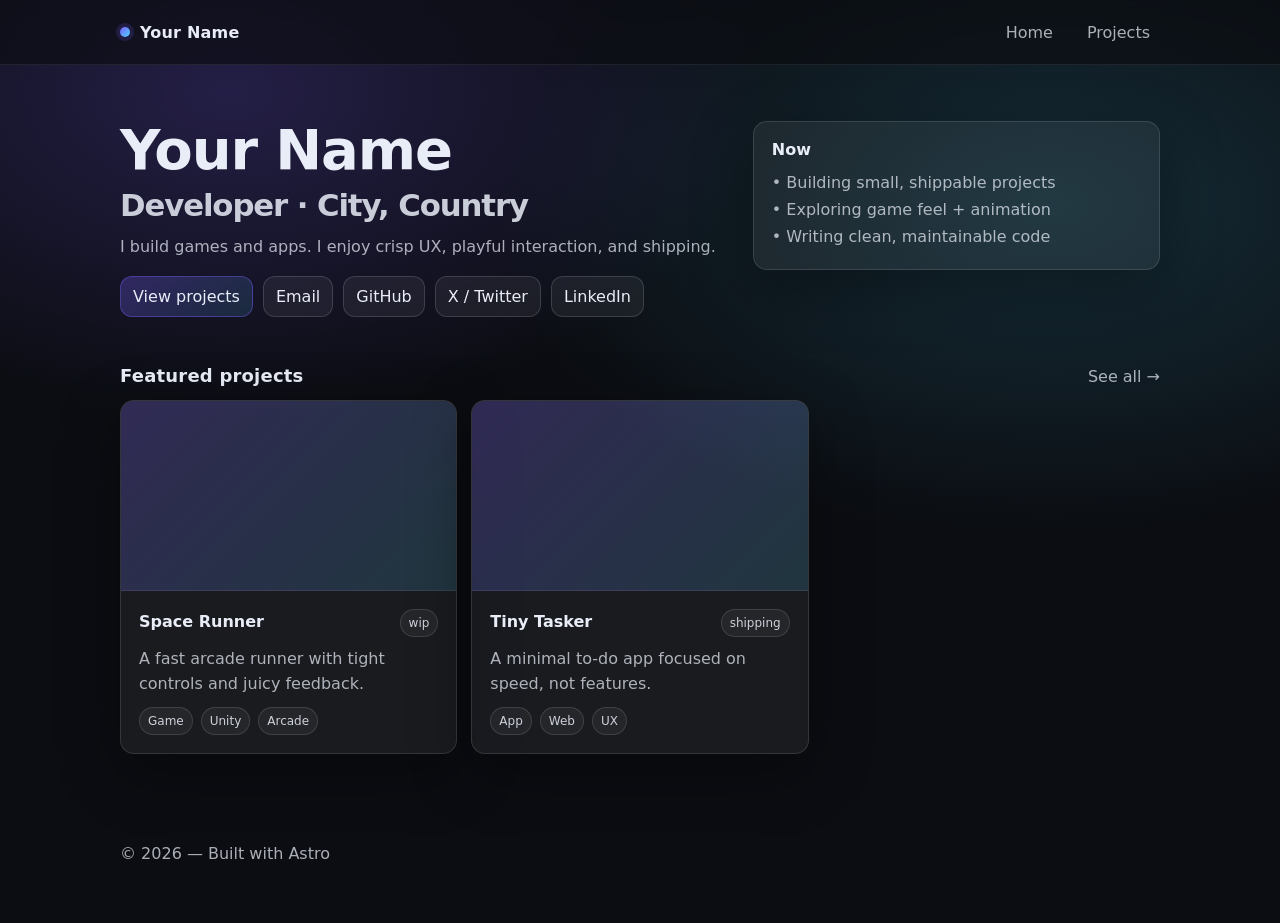
==== index.html @ f369a6c0 "Publish site: 09851ef7204cbeab0baedbc65507f8d21af2c599 oyvind-stromsvik/oyvind-stromsvik.github.io-s" ====
<!DOCTYPE html><html lang="en" data-theme="default"> <head><meta charset="utf-8"><meta name="viewport" content="width=device-width, initial-scale=1"><title>Your Name — Developer</title><meta name="description" content="I build games and apps. I enjoy crisp UX, playful interaction, and shipping."><style>:root{color-scheme:light;--bg: #0b0d12;--fg: #e9edf7;--muted: rgba(233, 237, 247, .72);--card: rgba(255, 255, 255, .06);--card-border: rgba(255, 255, 255, .12);--shadow: 0 18px 60px rgba(0, 0, 0, .35);--accent: #7c5cff;--accent-2: #4cd7ff;--radius: 14px;--maxw: 1040px;--pad: 24px;--font: ui-sans-serif, system-ui, -apple-system, Segoe UI, Roboto, Helvetica, Arial, "Apple Color Emoji", "Segoe UI Emoji";--mono: ui-monospace, SFMono-Regular, Menlo, Monaco, Consolas, "Liberation Mono", "Courier New", monospace}html{background:radial-gradient(900px 540px at 18% 10%,rgba(124,92,255,.22),transparent 60%),radial-gradient(900px 540px at 82% 22%,rgba(76,215,255,.16),transparent 62%),var(--bg);color:var(--fg);font-family:var(--font)}body{margin:0;min-height:100vh}[data-theme=neon]{--accent: #35ffa8;--accent-2: #7c5cff}[data-theme=retro]{--accent: #ffb020;--accent-2: #ff4d6d}.container{max-width:var(--maxw);margin:0 auto;padding:0 var(--pad)}.topbar{position:sticky;top:0;z-index:20;backdrop-filter:blur(10px);background:#0b0d12a6;border-bottom:1px solid rgba(255,255,255,.08)}.topbar-inner{display:flex;align-items:center;justify-content:space-between;height:64px}.brand{display:flex;align-items:center;gap:10px;font-weight:700;letter-spacing:.2px}.dot{width:10px;height:10px;border-radius:999px;background:linear-gradient(135deg,var(--accent),var(--accent-2));box-shadow:0 0 0 4px #7c5cff29}.nav{display:flex;gap:14px}.nav a{text-decoration:none;color:var(--muted);padding:8px 10px;border-radius:10px}.nav a:hover{color:var(--fg);background:#ffffff0f}.hero{padding:56px 0 26px}.hero-grid{display:grid;grid-template-columns:1.2fr .8fr;gap:22px;align-items:start}@media(max-width:900px){.hero-grid{grid-template-columns:1fr}}.h1{font-size:clamp(34px,4.4vw,56px);line-height:1.04;margin:0 0 12px;letter-spacing:-.02em}.lead{margin:0;font-size:16px;line-height:1.7;color:var(--muted)}.card{background:var(--card);border:1px solid var(--card-border);border-radius:var(--radius);box-shadow:var(--shadow)}.card-inner{padding:18px}.btn-row{display:flex;flex-wrap:wrap;gap:10px;margin-top:16px}.btn{display:inline-flex;align-items:center;gap:10px;padding:10px 12px;border-radius:12px;text-decoration:none;color:var(--fg);border:1px solid rgba(255,255,255,.14);background:#ffffff0f}.btn.primary{border-color:#7c5cff66;background:linear-gradient(135deg,#7c5cff47,#4cd7ff1f)}.btn:hover{transform:translateY(-1px)}.section{padding:22px 0 56px}.section-title{display:flex;align-items:baseline;justify-content:space-between;gap:12px;margin:0 0 14px}.section-title h2{margin:0;font-size:18px;letter-spacing:.2px}.section-title a{color:var(--muted);text-decoration:none}.section-title a:hover{color:var(--fg)}.grid{display:grid;grid-template-columns:repeat(3,minmax(0,1fr));gap:14px}@media(max-width:980px){.grid{grid-template-columns:repeat(2,minmax(0,1fr))}}@media(max-width:640px){.grid{grid-template-columns:1fr}}.project-card{display:grid;grid-template-rows:auto 1fr;overflow:hidden}.project-cover{aspect-ratio:16 / 9;background:linear-gradient(135deg,#7c5cff3d,#4cd7ff24);border-bottom:1px solid rgba(255,255,255,.08)}.project-meta{display:flex;flex-direction:column;gap:10px}.project-meta h3{margin:0;font-size:16px}.project-meta p{margin:0;color:var(--muted);line-height:1.55}.chips{display:flex;flex-wrap:wrap;gap:8px}.chip{font-size:12px;padding:6px 8px;border-radius:999px;border:1px solid rgba(255,255,255,.12);color:#e9edf7db;background:#ffffff0d}.footer{padding:34px 0 60px;color:var(--muted)}.prose{line-height:1.8;color:#e9edf7e6}.prose h1,.prose h2,.prose h3{line-height:1.2}.prose a{color:var(--fg);text-decoration-color:#7c5cff99}.prose code{font-family:var(--mono);font-size:.95em;background:#ffffff14;padding:.16em .34em;border-radius:8px}
</style></head> <body> <div class="topbar"> <div class="container topbar-inner"> <div class="brand"> <span class="dot" aria-hidden="true"></span> <a href="/" style="color:inherit;text-decoration:none">Your Name</a> </div> <nav class="nav" aria-label="Primary"> <a href="/">Home</a> <a href="/projects/">Projects</a> </nav> </div> </div> <main>  <section class="hero"> <div class="container"> <div class="hero-grid"> <div> <h1 class="h1"> Your Name <span style="display:block;color:rgba(233,237,247,0.85);font-weight:600;font-size:0.55em;margin-top:10px"> Developer · City, Country </span> </h1> <p class="lead">I build games and apps. I enjoy crisp UX, playful interaction, and shipping.</p> <div class="btn-row"> <a class="btn primary" href="/projects/">View projects</a> <a class="btn" href="mailto:you@example.com">Email</a> <a class="btn" href="https://github.com/oyvind-stromsvik" rel="me noopener" target="_blank"> GitHub </a><a class="btn" href="https://x.com/your-handle" rel="me noopener" target="_blank"> X / Twitter </a><a class="btn" href="https://www.linkedin.com/in/your-handle/" rel="me noopener" target="_blank"> LinkedIn </a> </div> </div> <div class="card"> <div class="card-inner"> <div style="font-weight:700;margin-bottom:10px">Now</div> <div style="color:var(--muted);line-height:1.7"> <div>• Building small, shippable projects</div> <div>• Exploring game feel + animation</div> <div>• Writing clean, maintainable code</div> </div> </div> </div> </div> </div> </section> <section class="section"> <div class="container"> <div class="section-title"> <h2>Featured projects</h2> <a href="/projects/">See all →</a> </div> <div class="grid"> <a class="card project-card" href="/projects/space-runner/" style="text-decoration:none;color:inherit"> <div class="project-cover" aria-hidden="true"></div> <div class="card-inner project-meta"> <div style="display:flex;gap:10px;align-items:baseline;justify-content:space-between"> <h3>Space Runner</h3> <span class="chip">wip</span> </div> <p>A fast arcade runner with tight controls and juicy feedback.</p> <div class="chips" aria-label="Tags"> <span class="chip">Game</span><span class="chip">Unity</span><span class="chip">Arcade</span> </div> </div> </a><a class="card project-card" href="/projects/tiny-tasker/" style="text-decoration:none;color:inherit"> <div class="project-cover" aria-hidden="true"></div> <div class="card-inner project-meta"> <div style="display:flex;gap:10px;align-items:baseline;justify-content:space-between"> <h3>Tiny Tasker</h3> <span class="chip">shipping</span> </div> <p>A minimal to-do app focused on speed, not features.</p> <div class="chips" aria-label="Tags"> <span class="chip">App</span><span class="chip">Web</span><span class="chip">UX</span> </div> </div> </a> </div> </div> </section>  </main> <footer class="footer"> <div class="container">© 2026 — Built with Astro</div> </footer> </body></html>
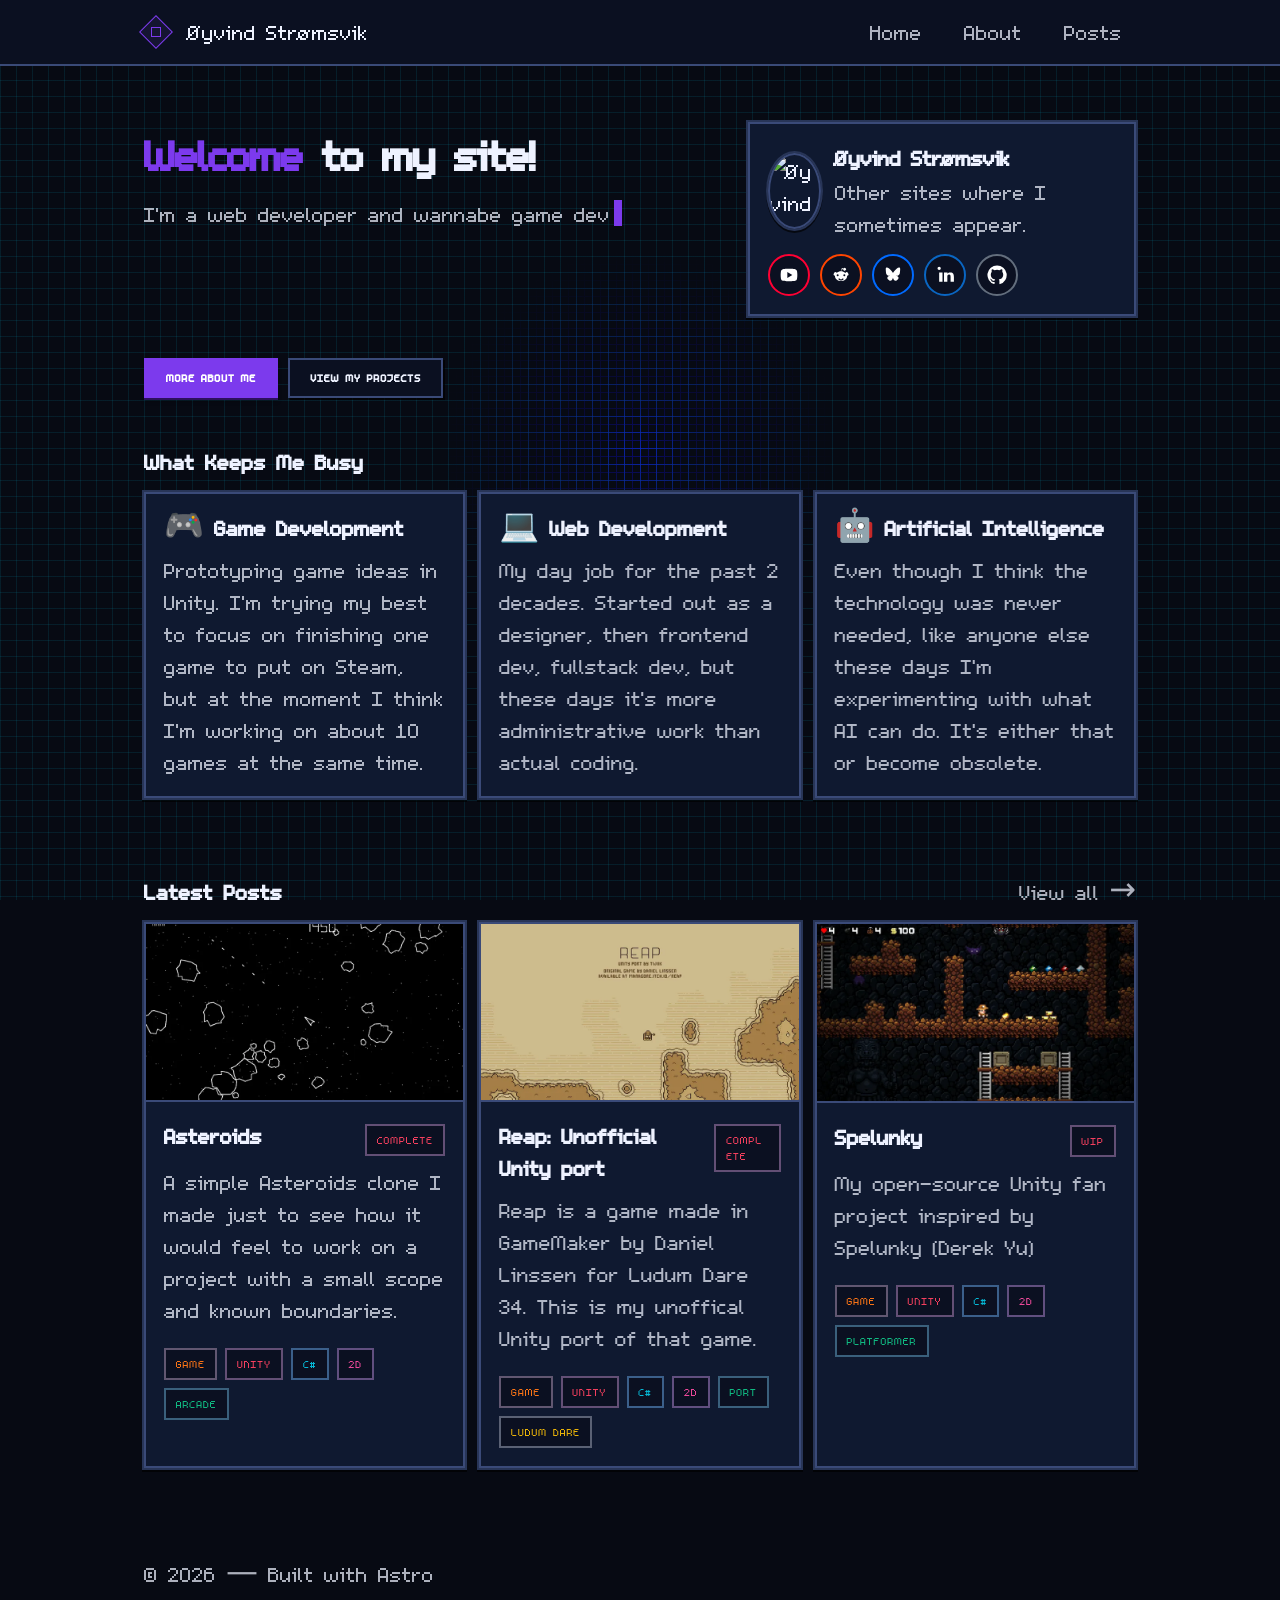
==== commit 581dc23f: "Deploy update to GitHub Pages oyvind-stromsvik/oyvind-stromsvik.github.io-src@32c85bc849ee88c0069852" ====
--- a/index.html
+++ b/index.html
@@ -1,2 +1,10 @@
-<!DOCTYPE html><html lang="en" data-theme="default"> <head><meta charset="utf-8"><meta name="viewport" content="width=device-width, initial-scale=1"><title>Your Name — Developer</title><meta name="description" content="I build games and apps. I enjoy crisp UX, playful interaction, and shipping."><style>:root{color-scheme:light;--bg: #0b0d12;--fg: #e9edf7;--muted: rgba(233, 237, 247, .72);--card: rgba(255, 255, 255, .06);--card-border: rgba(255, 255, 255, .12);--shadow: 0 18px 60px rgba(0, 0, 0, .35);--accent: #7c5cff;--accent-2: #4cd7ff;--radius: 14px;--maxw: 1040px;--pad: 24px;--font: ui-sans-serif, system-ui, -apple-system, Segoe UI, Roboto, Helvetica, Arial, "Apple Color Emoji", "Segoe UI Emoji";--mono: ui-monospace, SFMono-Regular, Menlo, Monaco, Consolas, "Liberation Mono", "Courier New", monospace}html{background:radial-gradient(900px 540px at 18% 10%,rgba(124,92,255,.22),transparent 60%),radial-gradient(900px 540px at 82% 22%,rgba(76,215,255,.16),transparent 62%),var(--bg);color:var(--fg);font-family:var(--font)}body{margin:0;min-height:100vh}[data-theme=neon]{--accent: #35ffa8;--accent-2: #7c5cff}[data-theme=retro]{--accent: #ffb020;--accent-2: #ff4d6d}.container{max-width:var(--maxw);margin:0 auto;padding:0 var(--pad)}.topbar{position:sticky;top:0;z-index:20;backdrop-filter:blur(10px);background:#0b0d12a6;border-bottom:1px solid rgba(255,255,255,.08)}.topbar-inner{display:flex;align-items:center;justify-content:space-between;height:64px}.brand{display:flex;align-items:center;gap:10px;font-weight:700;letter-spacing:.2px}.dot{width:10px;height:10px;border-radius:999px;background:linear-gradient(135deg,var(--accent),var(--accent-2));box-shadow:0 0 0 4px #7c5cff29}.nav{display:flex;gap:14px}.nav a{text-decoration:none;color:var(--muted);padding:8px 10px;border-radius:10px}.nav a:hover{color:var(--fg);background:#ffffff0f}.hero{padding:56px 0 26px}.hero-grid{display:grid;grid-template-columns:1.2fr .8fr;gap:22px;align-items:start}@media(max-width:900px){.hero-grid{grid-template-columns:1fr}}.h1{font-size:clamp(34px,4.4vw,56px);line-height:1.04;margin:0 0 12px;letter-spacing:-.02em}.lead{margin:0;font-size:16px;line-height:1.7;color:var(--muted)}.card{background:var(--card);border:1px solid var(--card-border);border-radius:var(--radius);box-shadow:var(--shadow)}.card-inner{padding:18px}.btn-row{display:flex;flex-wrap:wrap;gap:10px;margin-top:16px}.btn{display:inline-flex;align-items:center;gap:10px;padding:10px 12px;border-radius:12px;text-decoration:none;color:var(--fg);border:1px solid rgba(255,255,255,.14);background:#ffffff0f}.btn.primary{border-color:#7c5cff66;background:linear-gradient(135deg,#7c5cff47,#4cd7ff1f)}.btn:hover{transform:translateY(-1px)}.section{padding:22px 0 56px}.section-title{display:flex;align-items:baseline;justify-content:space-between;gap:12px;margin:0 0 14px}.section-title h2{margin:0;font-size:18px;letter-spacing:.2px}.section-title a{color:var(--muted);text-decoration:none}.section-title a:hover{color:var(--fg)}.grid{display:grid;grid-template-columns:repeat(3,minmax(0,1fr));gap:14px}@media(max-width:980px){.grid{grid-template-columns:repeat(2,minmax(0,1fr))}}@media(max-width:640px){.grid{grid-template-columns:1fr}}.project-card{display:grid;grid-template-rows:auto 1fr;overflow:hidden}.project-cover{aspect-ratio:16 / 9;background:linear-gradient(135deg,#7c5cff3d,#4cd7ff24);border-bottom:1px solid rgba(255,255,255,.08)}.project-meta{display:flex;flex-direction:column;gap:10px}.project-meta h3{margin:0;font-size:16px}.project-meta p{margin:0;color:var(--muted);line-height:1.55}.chips{display:flex;flex-wrap:wrap;gap:8px}.chip{font-size:12px;padding:6px 8px;border-radius:999px;border:1px solid rgba(255,255,255,.12);color:#e9edf7db;background:#ffffff0d}.footer{padding:34px 0 60px;color:var(--muted)}.prose{line-height:1.8;color:#e9edf7e6}.prose h1,.prose h2,.prose h3{line-height:1.2}.prose a{color:var(--fg);text-decoration-color:#7c5cff99}.prose code{font-family:var(--mono);font-size:.95em;background:#ffffff14;padding:.16em .34em;border-radius:8px}
-</style></head> <body> <div class="topbar"> <div class="container topbar-inner"> <div class="brand"> <span class="dot" aria-hidden="true"></span> <a href="/" style="color:inherit;text-decoration:none">Your Name</a> </div> <nav class="nav" aria-label="Primary"> <a href="/">Home</a> <a href="/projects/">Projects</a> </nav> </div> </div> <main>  <section class="hero"> <div class="container"> <div class="hero-grid"> <div> <h1 class="h1"> Your Name <span style="display:block;color:rgba(233,237,247,0.85);font-weight:600;font-size:0.55em;margin-top:10px"> Developer · City, Country </span> </h1> <p class="lead">I build games and apps. I enjoy crisp UX, playful interaction, and shipping.</p> <div class="btn-row"> <a class="btn primary" href="/projects/">View projects</a> <a class="btn" href="mailto:you@example.com">Email</a> <a class="btn" href="https://github.com/oyvind-stromsvik" rel="me noopener" target="_blank"> GitHub </a><a class="btn" href="https://x.com/your-handle" rel="me noopener" target="_blank"> X / Twitter </a><a class="btn" href="https://www.linkedin.com/in/your-handle/" rel="me noopener" target="_blank"> LinkedIn </a> </div> </div> <div class="card"> <div class="card-inner"> <div style="font-weight:700;margin-bottom:10px">Now</div> <div style="color:var(--muted);line-height:1.7"> <div>• Building small, shippable projects</div> <div>• Exploring game feel + animation</div> <div>• Writing clean, maintainable code</div> </div> </div> </div> </div> </div> </section> <section class="section"> <div class="container"> <div class="section-title"> <h2>Featured projects</h2> <a href="/projects/">See all →</a> </div> <div class="grid"> <a class="card project-card" href="/projects/space-runner/" style="text-decoration:none;color:inherit"> <div class="project-cover" aria-hidden="true"></div> <div class="card-inner project-meta"> <div style="display:flex;gap:10px;align-items:baseline;justify-content:space-between"> <h3>Space Runner</h3> <span class="chip">wip</span> </div> <p>A fast arcade runner with tight controls and juicy feedback.</p> <div class="chips" aria-label="Tags"> <span class="chip">Game</span><span class="chip">Unity</span><span class="chip">Arcade</span> </div> </div> </a><a class="card project-card" href="/projects/tiny-tasker/" style="text-decoration:none;color:inherit"> <div class="project-cover" aria-hidden="true"></div> <div class="card-inner project-meta"> <div style="display:flex;gap:10px;align-items:baseline;justify-content:space-between"> <h3>Tiny Tasker</h3> <span class="chip">shipping</span> </div> <p>A minimal to-do app focused on speed, not features.</p> <div class="chips" aria-label="Tags"> <span class="chip">App</span><span class="chip">Web</span><span class="chip">UX</span> </div> </div> </a> </div> </div> </section>  </main> <footer class="footer"> <div class="container">© 2026 — Built with Astro</div> </footer> </body></html>+<!DOCTYPE html><html lang="en"> <head><meta charset="utf-8"><meta name="viewport" content="width=device-width, initial-scale=1"><title>Øyvind Strømsvik — Game developer</title><meta name="description" content="Something something important."><link rel="stylesheet" href="/_astro/Z_G2QBiD.css">
+<style>body.hide-content-for-game{overflow:hidden}body.hide-content-for-game>*:not(#easter-egg-container):not(#grid-bg):not(#grid-warp){opacity:0!important;pointer-events:none!important;transition:opacity .5s ease}.typewriter-text.no-caret:after{display:none!important}.caret{position:absolute;width:8px;height:26px;background-color:var(--accent);z-index:9999;pointer-events:auto;display:none;cursor:pointer}.caret.blinking{animation:blink 1s step-end infinite}#snake-canvas{position:fixed;top:0;left:0;z-index:10000;display:none}.highlight[data-astro-cid-j7pv25f6]{color:var(--accent)}.typewriter-container[data-astro-cid-j7pv25f6]{min-height:4em;margin-bottom:32px}.typewriter-text[data-astro-cid-j7pv25f6]{font-size:32px;color:var(--muted);margin:0;display:inline;white-space:pre-wrap}.typewriter-text[data-astro-cid-j7pv25f6].no-caret:after{display:none}.typewriter-text[data-astro-cid-j7pv25f6]:after{content:"";display:inline-block;width:8px;height:26px;background-color:var(--accent);margin-left:4px;vertical-align:text-bottom;animation:blink 1s step-end infinite}@keyframes blink{0%,to{opacity:1}50%{opacity:0}}.interest-card[data-astro-cid-j7pv25f6] h3[data-astro-cid-j7pv25f6]{font-size:32px;margin:0 0 10px}.interest-card[data-astro-cid-j7pv25f6] p[data-astro-cid-j7pv25f6]{color:var(--muted);margin:0}
+</style></head> <body> <div id="grid-bg"></div> <div id="grid-warp"></div> <div class="topbar"> <div class="container topbar-inner"> <div class="brand"> <a href="/" class="link-reset"><span class="brand-logo"></span>Øyvind Strømsvik</a> </div> <button class="nav-toggle" aria-label="Toggle menu" aria-expanded="false"> <span></span> <span></span> <span></span> </button> <nav class="nav" aria-label="Primary"> <a href="/">Home</a> <a href="/about/">About</a> <a href="/posts/">Posts</a> </nav> </div> </div> <main>  <section class="hero" data-astro-cid-j7pv25f6> <div class="container" data-astro-cid-j7pv25f6> <div class="hero-grid" data-astro-cid-j7pv25f6> <div class="hero-content" data-astro-cid-j7pv25f6> <h1 class="h1" data-astro-cid-j7pv25f6> <span class="highlight" data-astro-cid-j7pv25f6>Welcome</span> to my site!
+</h1> <div class="typewriter-container" data-astro-cid-j7pv25f6> <p class="typewriter-text" data-text="I'm a web developer and wannabe game developer based in Trondheim, Norway. I've been making game (prototypes) and working as a web developer for 20+ years." data-astro-cid-j7pv25f6></p> </div> <div class="btn-row" data-astro-cid-j7pv25f6> <a href="/about/" class="btn primary" data-astro-cid-j7pv25f6>More about me</a> <a href="/posts/?type=project" class="btn" data-astro-cid-j7pv25f6>View my projects</a> </div> </div> <div class="card profile-card"> <div class="profile-top"> <img class="avatar" src="https://avatars.githubusercontent.com/u/2248910?v=4" alt="Øyvind Strømsvik avatar" width="76" height="76" loading="eager" decoding="async"> <div> <div class="profile-name">Øyvind Strømsvik</div> <div class="profile-meta">Other sites where I sometimes appear.</div>  </div> </div> <div class="socials" aria-label="Social links"> <a class="icon-btn icon-btn--youtube" href="https://www.youtube.com/@TwiiK" target="_blank" rel="me noopener" aria-label="YouTube" title="YouTube"> <svg class="icon" viewBox="0 0 24 24" width="20" height="20" aria-hidden="true" focusable="false"> <path d="M21.6 7.2a3 3 0 0 0-2.12-2.13C17.6 4.5 12 4.5 12 4.5s-5.6 0-7.48.57A3 3 0 0 0 2.4 7.2 31.3 31.3 0 0 0 2 12a31.3 31.3 0 0 0 .4 4.8 3 3 0 0 0 2.12 2.13c1.88.57 7.48.57 7.48.57s5.6 0 7.48-.57a3 3 0 0 0 2.12-2.13A31.3 31.3 0 0 0 22 12a31.3 31.3 0 0 0-.4-4.8ZM10 15.5v-7l6 3.5-6 3.5Z"></path> </svg> </a><a class="icon-btn icon-btn--reddit" href="https://www.reddit.com/user/-TwiiK-/" target="_blank" rel="me noopener" aria-label="Reddit" title="Reddit"> <svg class="icon" viewBox="0 0 24 24" width="20" height="20" aria-hidden="true" focusable="false"> <path d="M14.1 3.5a1 1 0 0 0-1.18.78l-.7 3.35c-2.1.02-3.98.7-5.3 1.8a2.14 2.14 0 1 0-2.1 3.57c-.03.2-.04.4-.04.6 0 3.14 3.26 5.7 7.28 5.7s7.28-2.56 7.28-5.7c0-.2-.01-.4-.04-.6a2.14 2.14 0 1 0-2.16-3.5c-1.32-1.14-3.24-1.85-5.38-1.87l.6-2.84 2.5.54a1.6 1.6 0 1 0 .2-1.03l-3-.65Zm-6.1 9.9a1.2 1.2 0 1 1 0-2.4 1.2 1.2 0 0 1 0 2.4Zm8 0a1.2 1.2 0 1 1 0-2.4 1.2 1.2 0 0 1 0 2.4ZM9.3 16.2a.8.8 0 0 1 1.12.16c.33.45.89.74 1.58.74.69 0 1.25-.29 1.58-.74a.8.8 0 0 1 1.28.96c-.62.84-1.66 1.38-2.86 1.38s-2.24-.54-2.86-1.38a.8.8 0 0 1 .16-1.12Z"></path> </svg> </a><a class="icon-btn icon-btn--bluesky" href="https://bsky.app/profile/oyvindstromsvik.bsky.social" target="_blank" rel="me noopener" aria-label="Bluesky" title="Bluesky"> <svg class="icon" viewBox="0 0 24 24" width="20" height="20" aria-hidden="true" focusable="false"> <path d="M7.35 4.1c2.1 1.58 4.36 4.78 4.65 5.38.29-.6 2.55-3.8 4.65-5.38 1.52-1.14 3.98-2.03 3.98.79 0 .56-.32 4.71-.5 5.38-.62 2.36-2.9 2.96-4.92 2.6 3.54.6 4.44 2.6 2.5 4.59-3.66 3.76-5.26-.94-5.67-1.99-.08-.22-.12-.32-.04.02-.08-.34-.04-.24-.12-.02-.41 1.05-2.01 5.75-5.67 1.99-1.94-1.99-1.04-4 2.5-4.59-2.02.36-4.3-.24-4.92-2.6-.18-.67-.5-4.82-.5-5.38 0-2.82 2.46-1.93 3.98-.79Z"></path> </svg> </a><a class="icon-btn icon-btn--linkedin" href="https://www.linkedin.com/in/oyvindstromsvik/" target="_blank" rel="me noopener" aria-label="LinkedIn" title="LinkedIn"> <svg class="icon" viewBox="0 0 24 24" width="20" height="20" aria-hidden="true" focusable="false"> <path d="M7 4a2 2 0 1 1-4 0 2 2 0 0 1 4 0ZM5 9h4v11H5V9Zm6 0h4v1.35c.6-1 1.9-1.5 3.4-1.5 3.6 0 4.3 2.4 4.3 5.5V20h-4v-5.5c0-1.3 0-3-1.8-3-1.9 0-2.1 1.4-2.1 2.9V20h-4V9Z"></path> </svg> </a><a class="icon-btn icon-btn--github" href="https://github.com/oyvind-stromsvik" target="_blank" rel="me noopener" aria-label="GitHub" title="GitHub"> <svg class="icon" viewBox="0 0 24 24" width="20" height="20" aria-hidden="true" focusable="false"> <path d="M12 .5a11.5 11.5 0 0 0-3.64 22.4c.58.1.8-.25.8-.56v-2.04c-3.26.72-3.95-1.37-3.95-1.37-.53-1.35-1.3-1.71-1.3-1.71-1.06-.73.08-.72.08-.72 1.17.08 1.79 1.21 1.79 1.21 1.04 1.78 2.72 1.27 3.39.97.1-.75.4-1.27.73-1.56-2.6-.3-5.33-1.3-5.33-5.8 0-1.28.46-2.33 1.2-3.15-.12-.3-.52-1.5.12-3.12 0 0 .98-.31 3.2 1.2a11 11 0 0 1 5.83 0c2.21-1.51 3.2-1.2 3.2-1.2.64 1.62.24 2.82.12 3.12.75.82 1.2 1.87 1.2 3.15 0 4.51-2.74 5.5-5.35 5.79.41.35.79 1.05.79 2.13v3.15c0 .31.21.67.8.56A11.5 11.5 0 0 0 12 .5Z"></path> </svg> </a> </div> </div> </div> </div> </section>  <section class="section" data-astro-cid-j7pv25f6> <div class="container" data-astro-cid-j7pv25f6> <div class="section-title" data-astro-cid-j7pv25f6> <h2 data-astro-cid-j7pv25f6>What Keeps Me Busy</h2> </div> <div class="grid" data-astro-cid-j7pv25f6> <div class="card interest-card" data-astro-cid-j7pv25f6> <h3 data-astro-cid-j7pv25f6>🎮 Game Development</h3> <p data-astro-cid-j7pv25f6>
+Prototyping game ideas in Unity. I'm trying my best to focus on finishing one game to put on Steam, but at the moment I think I'm working on about 10 games at the same time.
+</p> </div> <div class="card interest-card" data-astro-cid-j7pv25f6> <h3 data-astro-cid-j7pv25f6>💻 Web Development</h3> <p data-astro-cid-j7pv25f6>
+My day job for the past 2 decades. Started out as a designer, then frontend dev, fullstack dev, but these days it's more administrative work than actual coding.
+</p> </div> <div class="card interest-card" data-astro-cid-j7pv25f6> <h3 data-astro-cid-j7pv25f6>🤖 Artificial Intelligence</h3> <p data-astro-cid-j7pv25f6>
+Even though I think the technology was never needed, like anyone else these days I'm experimenting with what AI can do. It's either that or become obsolete.
+</p> </div> </div> </div> </section> <section class="section" data-astro-cid-j7pv25f6> <div class="container" data-astro-cid-j7pv25f6> <div class="section-title" data-astro-cid-j7pv25f6> <h2 data-astro-cid-j7pv25f6>Latest Posts</h2> <a href="/posts/" data-astro-cid-j7pv25f6>View all →</a> </div> <div class="grid" data-astro-cid-j7pv25f6> <div class="card card-link post-card" data-type="project" data-status="complete" data-tags="Game,Unity,C#,2D,Arcade"> <a href="/posts/asteroids/" class="link-reset" style="display:block; margin:-18px -18px 18px -18px; border-radius: var(--radius) var(--radius) 0 0; overflow:hidden;"> <div class="post-cover"> <img src="/_astro/Bols_lFG_Z2rUa8K.webp" alt="Asteroids cover" sizes="(max-width: 640px) 100vw, (max-width: 980px) 50vw, 33vw" loading="lazy" decoding="async" style="width:100%;height:100%;display:block" fetchpriority="auto" width="800" height="450"> </div> </a> <div class="post-meta"> <div style="display:flex;gap:10px;align-items:baseline;justify-content:space-between"> <a href="/posts/asteroids/" class="link-reset"><h3>Asteroids</h3></a> <a href="/posts/?status=complete" class="chip link-reset">complete</a> </div> <a href="/posts/asteroids/" class="link-reset" style="display:block; margin-bottom:12px"> <p style="margin:0;">A simple Asteroids clone I made just to see how it would feel to work on a project with a small scope and known boundaries.</p> </a> <div class="chips" aria-label="Tags"> <a href="/posts/?tag=Game" class="chip link-reset">Game</a><a href="/posts/?tag=Unity" class="chip link-reset">Unity</a><a href="/posts/?tag=C#" class="chip link-reset">C#</a><a href="/posts/?tag=2D" class="chip link-reset">2D</a><a href="/posts/?tag=Arcade" class="chip link-reset">Arcade</a> </div> </div> </div><div class="card card-link post-card" data-type="project" data-status="complete" data-tags="Game,Unity,C#,2D,Port,Ludum Dare"> <a href="/posts/reap/" class="link-reset" style="display:block; margin:-18px -18px 18px -18px; border-radius: var(--radius) var(--radius) 0 0; overflow:hidden;"> <div class="post-cover"> <img src="/_astro/TSoXzq_z_Z2vIrSa.webp" alt="Reap: Unofficial Unity port cover" sizes="(max-width: 640px) 100vw, (max-width: 980px) 50vw, 33vw" loading="lazy" decoding="async" style="width:100%;height:100%;display:block" fetchpriority="auto" width="800" height="450"> </div> </a> <div class="post-meta"> <div style="display:flex;gap:10px;align-items:baseline;justify-content:space-between"> <a href="/posts/reap/" class="link-reset"><h3>Reap: Unofficial Unity port</h3></a> <a href="/posts/?status=complete" class="chip link-reset">complete</a> </div> <a href="/posts/reap/" class="link-reset" style="display:block; margin-bottom:12px"> <p style="margin:0;">Reap is a game made in GameMaker by Daniel Linssen for Ludum Dare 34. This is my unoffical Unity port of that game.</p> </a> <div class="chips" aria-label="Tags"> <a href="/posts/?tag=Game" class="chip link-reset">Game</a><a href="/posts/?tag=Unity" class="chip link-reset">Unity</a><a href="/posts/?tag=C#" class="chip link-reset">C#</a><a href="/posts/?tag=2D" class="chip link-reset">2D</a><a href="/posts/?tag=Port" class="chip link-reset">Port</a><a href="/posts/?tag=Ludum Dare" class="chip link-reset">Ludum Dare</a> </div> </div> </div><div class="card card-link post-card" data-type="project" data-status="wip" data-tags="Game,Unity,C#,2D,Platformer"> <a href="/posts/spelunky/" class="link-reset" style="display:block; margin:-18px -18px 18px -18px; border-radius: var(--radius) var(--radius) 0 0; overflow:hidden;"> <div class="post-cover"> <img src="/_astro/CkblJXaf_Z6dxUj.webp" alt="Spelunky cover" sizes="(max-width: 640px) 100vw, (max-width: 980px) 50vw, 33vw" loading="lazy" decoding="async" style="width:100%;height:100%;display:block" fetchpriority="auto" width="800" height="450"> </div> </a> <div class="post-meta"> <div style="display:flex;gap:10px;align-items:baseline;justify-content:space-between"> <a href="/posts/spelunky/" class="link-reset"><h3>Spelunky</h3></a> <a href="/posts/?status=wip" class="chip link-reset">wip</a> </div> <a href="/posts/spelunky/" class="link-reset" style="display:block; margin-bottom:12px"> <p style="margin:0;">My open-source Unity fan project inspired by Spelunky (Derek Yu)</p> </a> <div class="chips" aria-label="Tags"> <a href="/posts/?tag=Game" class="chip link-reset">Game</a><a href="/posts/?tag=Unity" class="chip link-reset">Unity</a><a href="/posts/?tag=C#" class="chip link-reset">C#</a><a href="/posts/?tag=2D" class="chip link-reset">2D</a><a href="/posts/?tag=Platformer" class="chip link-reset">Platformer</a> </div> </div> </div> </div> </div> </section> <div id="easter-egg-container" style="display: none;"> <!-- Phase 1: Interactive Caret (Flying & Hidden) --> <div id="flying-caret" class="caret"></div> <!-- Phase 2: Snake Game --> <canvas id="snake-canvas"></canvas> </div> <script type="module" src="/_astro/6SRnkqoP.js"></script>   </main> <footer class="footer"> <div class="container">© 2026 — Built with Astro</div> </footer> <div id="crt-overlay"> <div class="scanlines"></div> <!-- Vignette / Curve effect via CSS --> <button class="crt-badge" id="crt-badge">CRT MODE</button> </div> <script type="module">const t="crt-mode";function s(){sessionStorage.getItem(t)==="true"&&n(!1),document.addEventListener("crt-mode-enable",()=>{n(!0)}),document.getElementById("crt-badge")?.addEventListener("click",()=>{d()})}function n(e=!0){sessionStorage.setItem(t,"true"),document.documentElement.classList.add("crt-mode-active");const o=document.getElementById("crt-overlay");o&&o.classList.add("visible"),console.log("CRT MODE ACTIVATED")}function d(){sessionStorage.removeItem(t),document.documentElement.classList.remove("crt-mode-active");const e=document.getElementById("crt-overlay");e&&e.classList.remove("visible")}s();document.addEventListener("astro:page-load",s);</script>  <script type="module">const o=e=>{document.body.classList.contains("game-active")||(document.documentElement.style.setProperty("--mouse-x",e.clientX+"px"),document.documentElement.style.setProperty("--mouse-y",e.clientY+"px"))};document.addEventListener("mousemove",o);document.addEventListener("touchmove",e=>o(e.touches[0]));const t=document.querySelector(".nav-toggle"),n=document.querySelector(".nav");t&&n&&(t.addEventListener("click",()=>{const e=t.getAttribute("aria-expanded")==="true";t.setAttribute("aria-expanded",String(!e)),n.classList.toggle("open")}),n.querySelectorAll("a").forEach(e=>{e.addEventListener("click",()=>{t.setAttribute("aria-expanded","false"),n.classList.remove("open")})}),document.addEventListener("click",e=>{e.target.closest(".topbar-inner")||(t.setAttribute("aria-expanded","false"),n.classList.remove("open"))}));</script> </body> </html> <script type="module">const t=document.querySelector(".typewriter-text");if(t){const e=t.getAttribute("data-text")||"";if(sessionStorage.getItem("crt-mode")==="true")t.textContent=e,t.classList.add("no-caret");else{let o=function(){n<e.length?(t.textContent+=e.charAt(n),n++,setTimeout(o,20+Math.random()*30)):document.dispatchEvent(new CustomEvent("typewriter-complete"))},n=0;t.textContent="",setTimeout(o,500)}}</script> 
--- a/_astro/Z_G2QBiD.css
+++ b/_astro/Z_G2QBiD.css
@@ -0,0 +1 @@
+:root{--grid-step: var(--px-step, 16px);--grid-line: color-mix(in oklab, var(--accent-2) 12%, transparent)}html{background-color:var(--bg);min-height:100vh}#grid-bg,#grid-warp{position:fixed;top:0;left:0;width:100vw;height:100vh;pointer-events:none;z-index:-1}#grid-bg{background:repeating-linear-gradient(180deg,var(--grid-line) 0 1px,transparent 1px var(--grid-step)),repeating-linear-gradient(90deg,var(--grid-line) 0 1px,transparent 1px var(--grid-step))}#grid-warp{background:repeating-linear-gradient(180deg,var(--accent) 0px 1px,transparent 1px 16px),repeating-linear-gradient(90deg,var(--accent) 0px 1px,transparent 1px 16px);mask-image:radial-gradient(circle 200px at var(--mouse-x, 50%) var(--mouse-y, 50%),black 0%,rgba(0,0,0,.5) 25%,transparent 100%);opacity:.6;mix-blend-mode:color-dodge;z-index:-1}#grid-warp:after{background:repeating-linear-gradient(180deg,var(--accent) 0px 1px,transparent 1px 8px),repeating-linear-gradient(90deg,var(--accent) 0px 1px,transparent 1px 8px);content:"";position:absolute;top:0;left:0;width:100%;height:100%;opacity:.6;mix-blend-mode:overlay}a:active,button:active,.card:active{transform:translateY(var(--px-border))!important}.typewriter{overflow:hidden;border-right:.15em solid var(--accent);white-space:nowrap;margin:0 auto;animation:typing 3.5s steps(40,end),blink-caret .75s step-end infinite}@keyframes typing{0%{width:0}to{width:100%}}@keyframes blink-caret{0%,to{border-color:transparent}50%{border-color:var(--accent)}}::selection{background:var(--accent);color:#fff;text-shadow:2px 2px 0 #000}::-webkit-scrollbar{width:12px;background:var(--bg)}::-webkit-scrollbar-thumb{background:var(--px-surface-2);border:2px solid var(--bg)}::-webkit-scrollbar-thumb:hover{background:var(--accent)}:root{--px-step: 16px;--px-border: 2px;--px-radius: 0px;--px-bg: #070a13;--px-bg-2: #0b1021;--px-bg-3: #0f1630;--px-text: #eef2ff;--px-muted: color-mix(in oklab, var(--px-text) 72%, transparent);--px-surface: #0f1930;--px-surface-2: #142143;--px-border-color: #3a4a78;--px-shadow-color: rgba(0, 0, 0, .66);--accent: #7c3aed;--accent-2: #06b6d4;--accent-3: #f97316;--accent-4: #22c55e;--accent-5: #ec4899;--accent-6: #eab308;--accent-7: #f43f5e;--accent-8: #8b5cf6;--accent-9: #10b981;--bg: var(--px-bg);--bg-2: var(--px-bg-2);--bg-3: var(--px-bg-3);--fg: var(--px-text);--muted: var(--px-muted);--card: var(--px-surface);--card-border: var(--px-border-color);--radius: var(--px-radius);--ring: color-mix(in oklab, var(--accent) 70%, white);--shadow: 0 0 0 var(--px-border) color-mix(in oklab, var(--card-border) 80%, black), 0 var(--px-border) 0 var(--px-border) var(--px-shadow-color);--shadow-hover: 0 0 0 var(--px-border) color-mix(in oklab, var(--accent) 45%, var(--card-border)), 0 calc(var(--px-border) * 2) 0 var(--px-border) rgba(0, 0, 0, .78);--fancy-gradient: repeating-linear-gradient(135deg, color-mix(in oklab, var(--accent) 80%, black) 0 calc(var(--px-step) * 1), color-mix(in oklab, var(--accent-2) 80%, black) calc(var(--px-step) * 1) calc(var(--px-step) * 2), color-mix(in oklab, var(--accent-3) 82%, black) calc(var(--px-step) * 2) calc(var(--px-step) * 3));--fancy-shadow: var(--shadow);--maxw: 1040px;--pad: 24px;--ui-font: ui-sans-serif, system-ui, -apple-system, Segoe UI, Roboto, Helvetica, Arial, "Apple Color Emoji", "Segoe UI Emoji";--font: "m5x7", var(--ui-font);--mono: ui-monospace, SFMono-Regular, Menlo, Monaco, Consolas, "Liberation Mono", "Courier New", monospace;--ease-spring: cubic-bezier(.2, .85, .2, 1)}@font-face{font-family:m5x7;src:url(/fonts/m5x7.ttf) format("truetype");font-display:swap;font-weight:400;font-style:normal}*{box-sizing:border-box}html{font-size:32px;line-height:1;color:var(--fg);font-family:var(--page-font, var(--font));text-rendering:optimizeLegibility;-webkit-font-smoothing:none!important;-moz-osx-font-smoothing:auto;text-rendering:geometricPrecision;word-break:break-word}body{margin:0;min-height:100vh}@media(prefers-reduced-motion:reduce){*,*:before,*:after{animation:none!important;transition:none!important;scroll-behavior:auto!important}}.container{max-width:var(--maxw);margin:0 auto;padding:0 var(--pad)}.topbar{background:var(--bg-2);border-bottom:var(--px-border) solid var(--card-border);backdrop-filter:blur(8px);position:relative;z-index:100}.topbar-inner{display:flex;align-items:center;justify-content:space-between;height:64px;position:relative}.brand a{display:block;height:32px;font-size:32px;line-height:32px}.brand-logo{font-size:32px;line-height:32px;margin-right:20px;display:inline-flex;align-items:center;justify-content:center;width:24px;height:24px;border:1px solid var(--accent);transition:all .3s var(--ease-spring);background-color:color-mix(in oklab,var(--bg-2) 90%,var(--accent));transform:rotate(45deg);position:relative;top:-3px;&:after{border:1px solid var(--accent);width:8px;height:8px;display:block;content:"";rotate:45deg;transition:all .3s var(--ease-spring)}}.brand:hover .brand-logo{margin-right:10px;transform:rotate(90deg);box-shadow:0 0 12px color-mix(in oklab,var(--accent) 60%,transparent),0 0 24px color-mix(in oklab,var(--accent-2) 40%,transparent);border-color:color-mix(in oklab,var(--accent) 80%,var(--card-border));animation:pulse-glow 3s var(--ease-spring) infinite;&:after{border-color:var(--accent);background-color:var(--accent)}}@keyframes pulse-glow{0%,to{box-shadow:0 0 8px color-mix(in oklab,var(--accent) 40%,transparent)}50%{box-shadow:0 0 16px color-mix(in oklab,var(--accent) 60%,transparent),0 0 24px color-mix(in oklab,var(--accent-2) 30%,transparent)}}.nav-toggle{display:none;flex-direction:column;background:none;border:none;cursor:pointer;padding:8px;gap:5px;z-index:101;align-items:center;justify-content:center}.nav-toggle span{width:24px;height:2px;background:var(--fg);border-radius:2px;transition:all .3s var(--ease-spring);display:block}.nav-toggle[aria-expanded=true] span:nth-child(1){transform:translateY(7px) rotate(45deg)}.nav-toggle[aria-expanded=true] span:nth-child(2){opacity:0}.nav-toggle[aria-expanded=true] span:nth-child(3){transform:translateY(-7px) rotate(-45deg)}.nav{display:flex;gap:14px;align-items:center}.nav a{text-decoration:none;color:var(--muted);padding:8px 12px;border-radius:var(--radius);border:var(--px-border) solid transparent;position:relative;outline:none;transition:background .2s var(--ease-spring),color .2s var(--ease-spring),transform .2s var(--ease-spring),box-shadow .2s var(--ease-spring),border-color .2s var(--ease-spring)}.nav a:before{content:"";position:absolute;inset:0;background:linear-gradient(135deg,transparent,color-mix(in oklab,var(--accent) 20%,transparent),transparent);border-radius:var(--radius);opacity:0;transition:opacity .2s var(--ease-spring);pointer-events:none}.nav a:hover{color:var(--fg);background:color-mix(in oklab,var(--accent-2) 16%,transparent);border-color:color-mix(in oklab,var(--accent-2) 50%,var(--card-border));transform:translateY(-2px);box-shadow:0 4px 12px color-mix(in oklab,var(--accent) 20%,transparent)}.nav a:hover:before{opacity:1}.nav a:focus-visible{box-shadow:0 0 0 4px color-mix(in oklab,var(--ring) 45%,transparent);border-color:color-mix(in oklab,var(--accent) 70%,var(--card-border))}.nav a:active{transform:translateY(-1px)}@media(max-width:700px){.nav-toggle{display:flex}.nav{position:absolute;top:64px;right:0;left:0;flex-direction:column;gap:0;background:color-mix(in oklab,var(--bg-2) 95%,black);border-bottom:var(--px-border) solid var(--card-border);padding:0;max-height:0;overflow:hidden;transition:max-height .3s var(--ease-spring)}.nav.open{max-height:200px;padding:12px 0}.nav a{width:100%;padding:12px var(--pad);border-radius:0;border:none;border-bottom:var(--px-border) solid color-mix(in oklab,var(--card-border) 50%,transparent);text-align:left}.nav a:last-child{border-bottom:none}.nav a:hover{background:color-mix(in oklab,var(--accent) 18%,transparent);box-shadow:none}}.hero{padding:56px 0 26px}.hero-grid{display:grid;grid-template-columns:1.2fr .8fr;gap:22px;align-items:start}@media(max-width:900px){.hero-grid{grid-template-columns:1fr}}.h1{font-size:64px;margin:0 0 12px;letter-spacing:-.02em}.subhead{display:block;color:var(--muted);font-weight:600;font-size:32px;margin-top:10px}.lead{margin:0;font-size:32px;color:var(--muted)}.card{padding:18px;background:var(--card);border:var(--px-border) solid var(--card-border);border-radius:var(--radius);box-shadow:var(--shadow)}.card:focus-within{box-shadow:var(--shadow-hover),0 0 0 calc(var(--px-border) * 2) color-mix(in oklab,var(--ring) 45%,transparent)}.card:focus-visible{outline:none;box-shadow:var(--shadow-hover),0 0 0 calc(var(--px-border) * 2) color-mix(in oklab,var(--ring) 45%,transparent)}.card-link{transition:transform .22s var(--ease-spring),box-shadow .22s var(--ease-spring),border-color .22s var(--ease-spring);transition:transform .1s steps(2),box-shadow .1s steps(2),border-color 0s!important}.card-link:hover{transform:translateY(-2px);box-shadow:var(--shadow-hover);border-color:color-mix(in oklab,var(--accent) 45%,var(--card-border));transform:translateY(-4px)!important;box-shadow:4px 4px 0 var(--accent)!important;border-color:var(--accent)!important}.btn-row{display:flex;flex-wrap:wrap;gap:10px;margin-top:16px}.btn{display:inline-flex;align-items:center;gap:10px;padding:10px 12px;font-family:inherit;font-size:32px;font-weight:700;border-radius:var(--radius);text-decoration:none;color:var(--fg);border:var(--px-border) solid var(--card-border);background:var(--bg-2);outline:none;transition:transform .22s var(--ease-spring),box-shadow .22s var(--ease-spring),border-color .22s var(--ease-spring),background .22s var(--ease-spring),color .22s var(--ease-spring)}.btn.primary{border-color:var(--accent);background:var(--accent);color:#fff;box-shadow:0 2px color-mix(in oklab,var(--accent) 50%,black),0 4px 4px #0003}.btn.primary:hover{background:color-mix(in oklab,var(--accent) 85%,white);transform:translateY(-2px);box-shadow:0 4px color-mix(in oklab,var(--accent) 50%,black),0 8px 12px #0000004d}.btn.primary:active{transform:translateY(0);box-shadow:0 0 color-mix(in oklab,var(--accent) 50%,black),inset 0 2px 4px #0003}.btn:hover{transform:translateY(-2px);box-shadow:var(--shadow-hover);border-color:color-mix(in oklab,var(--accent) 45%,var(--card-border))}.btn:active{transform:translateY(-1px)}.btn:focus-visible{box-shadow:var(--shadow-hover),0 0 0 calc(var(--px-border) * 2) color-mix(in oklab,var(--ring) 45%,transparent)}.filter-btn{font-weight:400}.section{padding:22px 0 56px}.section-title{display:flex;align-items:baseline;justify-content:space-between;gap:12px;margin:0 0 14px}.section-title h2{margin:0;font-size:32px;letter-spacing:.2px}.section-title a{color:var(--muted);text-decoration:none}.section-title a:hover{color:var(--fg)}.grid{display:grid;grid-template-columns:repeat(3,minmax(0,1fr));gap:14px}@media(max-width:980px){.grid{grid-template-columns:repeat(2,minmax(0,1fr))}}@media(max-width:640px){.grid{grid-template-columns:1fr}}.post-card{display:grid;grid-template-rows:auto 1fr;overflow:hidden}.post-card:hover .post-cover{filter:saturate(1.12) contrast(1.02)}.post-card:focus-visible{outline:none}.post-cover{aspect-ratio:16 / 9;background:linear-gradient(135deg,color-mix(in oklab,var(--accent) 14%,white),color-mix(in oklab,var(--accent-2) 12%,white));border-bottom:var(--px-border) solid var(--card-border);transition:filter .22s var(--ease-spring)}.post-meta{display:flex;flex-direction:column;gap:10px}.post-meta h3{margin:0;font-size:32px}.post-meta p{margin:0;color:var(--muted)}.chips{display:flex;flex-wrap:wrap;gap:8px}.chip{font-size:16px;padding:6px 10px;border-radius:var(--radius);border:var(--px-border) solid var(--card-border);background:var(--bg-2);text-transform:uppercase;letter-spacing:.05em;transition:all .1s steps(2);--chip-accent: var(--accent);color:var(--chip-accent)!important;border-color:color-mix(in oklab,var(--chip-accent) 20%,var(--card-border))}.chip:nth-of-type(n){--chip-accent: var(--accent)}.chip:nth-of-type(2n){--chip-accent: var(--accent-2)}.chip:nth-of-type(3n){--chip-accent: var(--accent-3)}.chip:nth-of-type(4n){--chip-accent: var(--accent-4)}.chip:nth-of-type(5n){--chip-accent: var(--accent-5)}.chip:nth-of-type(6n){--chip-accent: var(--accent-6)}.chip:nth-of-type(7n){--chip-accent: var(--accent-7)}.chip:nth-of-type(8n){--chip-accent: var(--accent-8)}.chip:nth-of-type(9n){--chip-accent: var(--accent-9)}.chip:nth-child(7n+1){--chip-accent: var(--accent-3)}.chip:nth-child(11n+2){--chip-accent: var(--accent-7)}.chip:nth-child(13n+4){--chip-accent: var(--accent-5)}.chip:nth-child(17n+5){--chip-accent: var(--accent-9)}.chip:nth-child(19n+3){--chip-accent: var(--accent-2)}.chip:hover{border-color:var(--chip-accent);background:color-mix(in oklab,var(--chip-accent) 10%,var(--bg-2));transform:translateY(-2px);box-shadow:4px 4px 0 var(--chip-accent);color:#fff!important}.profile-top{display:flex;align-items:center;gap:14px}.avatar{border-radius:var(--radius);border:var(--px-border) solid var(--card-border);box-shadow:var(--shadow);transition:transform .26s var(--ease-spring);border-radius:100%}.profile-name{font-weight:800;letter-spacing:-.01em}.profile-meta{color:var(--muted);margin-top:2px}.profile-site{margin-top:10px}.socials{display:flex;flex-wrap:wrap;gap:10px;margin-top:14px}.icon-btn{width:42px;height:42px;display:inline-flex;align-items:center;justify-content:center;border-radius:var(--radius);border:var(--px-border) solid var(--card-border);border-radius:100%;background:var(--bg-2);color:color-mix(in oklab,var(--fg) 85%,black);text-decoration:none;outline:none;transition:transform .22s var(--ease-spring),box-shadow .22s var(--ease-spring),background .22s var(--ease-spring),border-color .22s var(--ease-spring),color .22s var(--ease-spring)}.icon-btn:hover{transform:translateY(-2px);box-shadow:var(--shadow-hover);border-color:color-mix(in oklab,var(--accent-2) 45%,var(--card-border))}.icon-btn:active{transform:translateY(-1px)}.icon-btn:focus-visible{box-shadow:var(--shadow-hover),0 0 0 calc(var(--px-border) * 2) color-mix(in oklab,var(--ring) 45%,transparent)}.icon-btn--github{color:#fff;border-color:#636e7d}.icon-btn--youtube{color:#fff;border-color:#f03}.icon-btn--reddit{color:#fff;border-color:#ff4500}.icon-btn--bluesky{color:#fff;border-color:#006aff}.icon-btn--linkedin{color:#fff;border-color:#0a66c2}.icon{fill:currentColor}.icon-fallback{font-weight:800;font-size:32px}.footer{padding:34px 0 60px;color:var(--muted)}@media(max-width:900px){.prose{padding-left:0!important;padding-right:0!important}}.prose{color:var(--fg)}.prose a{color:var(--fg);text-decoration-color:#2563eb59}.prose a,.section-title a,.link{outline:none;text-underline-offset:.22em;transition:color .2s var(--ease-spring),text-decoration-color .2s var(--ease-spring),transform .2s var(--ease-spring)}.prose a:hover,.section-title a:hover,.link:hover{color:color-mix(in oklab,var(--fg) 70%,var(--accent));text-decoration-color:color-mix(in oklab,var(--accent) 55%,transparent)}.prose a:focus-visible,.section-title a:focus-visible,.link:focus-visible{box-shadow:0 0 0 calc(var(--px-border) * 2) color-mix(in oklab,var(--ring) 45%,transparent);border-radius:var(--radius)}.prose img{max-width:100%;height:auto;display:block}.prose code{font-family:var(--mono);font-size:32px;background:color-mix(in oklab,var(--bg-3) 65%,transparent);padding:.16em .34em}.link-reset{color:inherit;text-decoration:none}button,.btn{display:inline-flex;align-items:center;justify-content:center;padding:10px 20px;font-family:var(--font);font-size:16px;text-transform:uppercase;letter-spacing:.05em;color:var(--px-text);background:var(--bg-2);border:var(--px-border) solid var(--card-border);cursor:pointer;transition:all .1s steps(2);box-shadow:2px 2px 0 var(--px-shadow-color);text-decoration:none;border-radius:var(--radius)}button:hover,.btn:hover{transform:translateY(-3px);box-shadow:4px 4px 0 var(--accent);border-color:var(--accent);color:#fff;background:color-mix(in oklab,var(--accent) 20%,var(--bg-2));text-shadow:2px 2px 0 black}button:active,.btn:active{transform:translateY(2px);box-shadow:0 0 0 transparent}.pixel-art{image-rendering:pixelated;image-rendering:crisp-edges}.link{color:var(--fg);text-decoration-color:#2563eb59}.link:hover{text-decoration-color:#2563ebb3}html.crt-mode-active{filter:sepia(.2) saturate(1.2) contrast(1.15) brightness(1.1) hue-rotate(-10deg)}html.crt-mode-active body:before{content:" ";display:block;position:fixed;inset:0;background:radial-gradient(circle,#12101000 50%,#00000040);box-shadow:inset 0 0 100px #000000e6;z-index:100000;pointer-events:none}html.crt-mode-active body,html.crt-mode-active span,html.crt-mode-active button,html.crt-mode-active .btn,html.crt-mode-active .chip,html.crt-mode-active input,html.crt-mode-active select,html.crt-mode-active .option{text-shadow:3px 0px 1px rgba(255,0,0,.5),-1px 0px 1px rgba(0,255,0,.5),-4px 0px 1px rgba(0,0,255,.5)!important}html.crt-mode-active .card,html.crt-mode-active button,html.crt-mode-active .btn,html.crt-mode-active .icon-btn,html.crt-mode-active .chip,html.crt-mode-active input,html.crt-mode-active select,html.crt-mode-active .option,html.crt-mode-active img{box-shadow:3px 0 1px #ff000040,-1px 0 1px #00ff0040,-4px 0 1px #0000ff40!important}#crt-overlay{position:fixed;top:0;left:0;width:100vw;height:100vh;pointer-events:none;z-index:99999;display:none;overflow:hidden}#crt-overlay.visible{display:block}.scanlines{position:absolute;width:100%;height:100%;background:repeating-linear-gradient(to bottom,#ffffff08 0 2px,#0003 2px 4px);pointer-events:none;animation:jitter .15s infinite}@keyframes jitter{0%{transform:translateY(0)}50%{transform:translateY(1px)}to{transform:translateY(0)}}.crt-badge{position:fixed;bottom:20px;right:20px;font-size:32px;color:var(--accent);border:2px solid var(--accent);padding:5px 10px;background:#000c;box-shadow:0 0 15px var(--accent);cursor:pointer;pointer-events:auto;text-transform:uppercase;animation:nice-pulse 4s infinite;appearance:none;line-height:1}.crt-badge:hover{background:var(--accent);color:#000;box-shadow:0 0 25px var(--accent)}@keyframes nice-pulse{0%,to{opacity:.8}50%{opacity:1;text-shadow:0 0 10px var(--accent)}}
